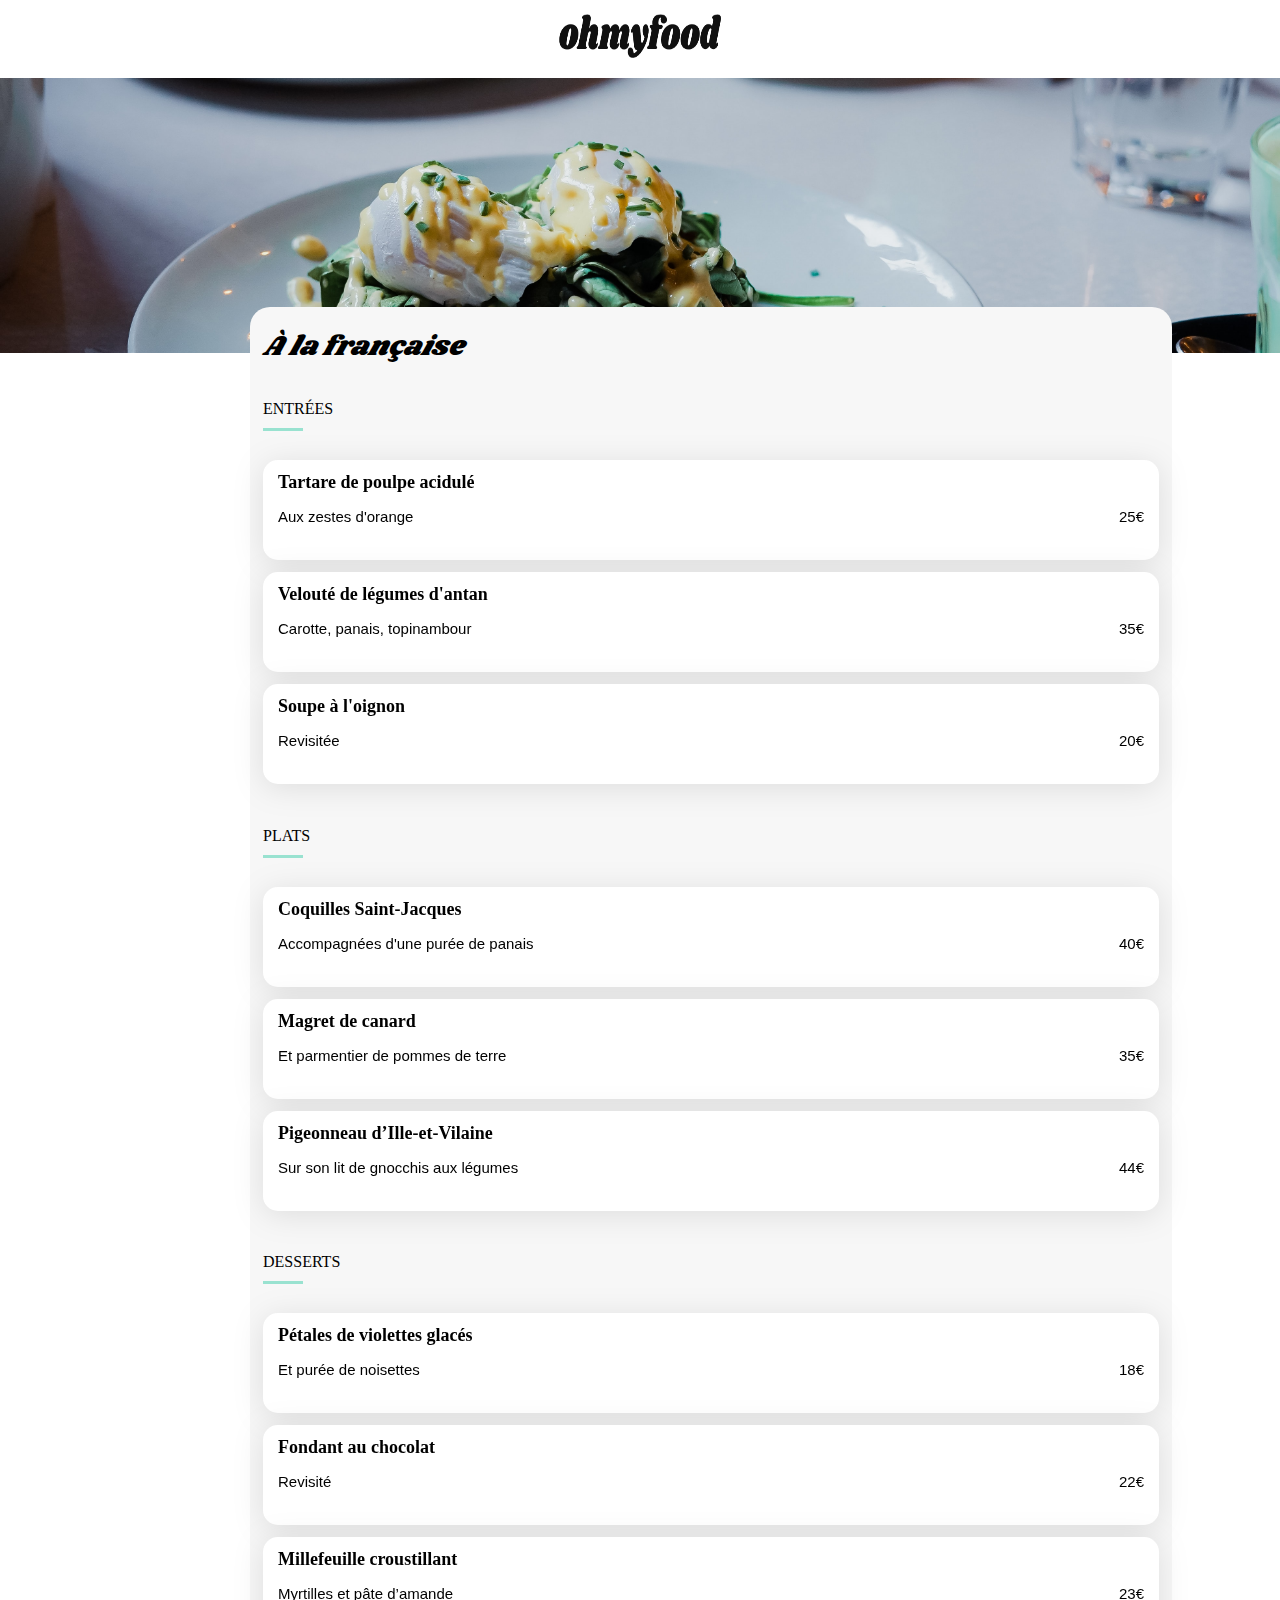
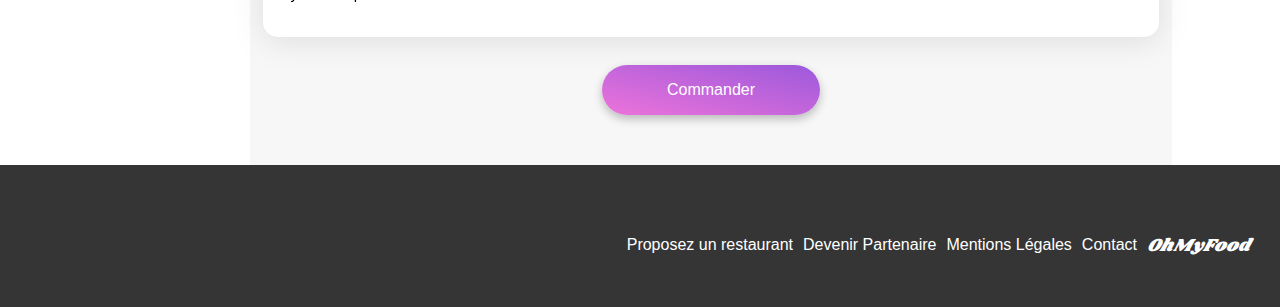
==== restaurants/A_la_française.html @ 6f9ae84d "Ajout animation css phase 1" ====
<!DOCTYPE html>
<html lang="fr">
<head>
    <meta charset="UTF-8">
    <title>OhMyFood</title>
    <meta name="viewport" content="width=device-width, initial-scale=1" />
    <link rel="stylesheet" href="https://cdnjs.cloudflare.com/ajax/libs/font-awesome/6.2.1/css/all.min.css"
    integrity="sha512-MV7K8+y+gLIBoVD59lQIYicR65iaqukzvf/nwasF0nqhPay5w/9lJmVM2hMDcnK1OnMGCdVK+iQrJ7lzPJQd1w=="
    crossorigin="anonymous" referrerpolicy="no-referrer" />
    <link href="https://fonts.googleapis.com/css2?family=Shrikhand&display=swap" rel="stylesheet">
    <link rel="stylesheet" href="/assets/normalize.css">
    <link rel="stylesheet" href="/assets/style.css">
</head>
<body>
    <header class="header-restaurant flex-row">
        <a class="header__arrow" href="/index.html"><i class="fa-solid fa-arrow-left"></i></a>
        <img  class="header__heading" src="/assets/logo/ohmyfood.png">
    </header>
    <main>
        <img class="menu__img" src="/assets/restaurants/toa-heftiba-DQKerTsQwi0-unsplash.jpg">
        <div class="menu">
        <div class="flex-row menu__name">
            <h1 class="menu__restaurant">À la française</h1>
            <i class="fa-regular fa-heart"></i>
        </div>
        <h2 class="menu__title">ENTRÉES</h2>
            <ul class="menu__list">
                <div class="menu__container flex-row">
                    <li class="menu__card">
                        <h3 class="menu__plats">Tartare de poulpe acidulé</h3>
                        <div class="flex-row menu__prix">
                        <p>Aux zestes d'orange</p>
                        <p>25<span class="euro">€</span></p>
                        </div>  
                    </li>
                    <div class="menu__transition flex-row">
                        <i class="fa-solid fa-check icons__transition"></i>
                    </div>    
                </div>
                <div class="menu__container flex-row">
                    <li class="menu__card">
                        <h3 class="menu__plats">Velouté de légumes d'antan</h3>
                        <div class="flex-row menu__prix">
                        <p>Carotte, panais, topinambour</p>
                        <p>35<span class="euro">€</span></p>
                        </div>
                    </li>
                    <div class="menu__transition flex-row">
                        <i class="fa-solid fa-check icons__transition"></i>
                    </div>    
                </div>
                <div class="menu__container flex-row">
                    <li class="menu__card">
                        <h3 class="menu__plats">Soupe à l'oignon</h3>
                        <div class="flex-row menu__prix">
                        <p>Revisitée</p>
                        <p>20<span class="euro">€</span></p>
                        </div>
                    </li>
                    <div class="menu__transition flex-row">
                    <i class="fa-solid fa-check icons__transition"></i>
                </div>    
            </div>
            </ul>
            <h2 class="menu__title">PLATS</h2>
            <ul class="menu__list">
                <div class="menu__container flex-row">
                    <li class="menu__card">
                        <h3 class="menu__plats">Coquilles Saint-Jacques</h3>
                        <div class="flex-row menu__prix">
                        <p>Accompagnées d'une purée de panais</p>
                        <p>40<span class="euro">€</span></p>
                        </div>
                    </li>
                    <div class="menu__transition flex-row">
                        <i class="fa-solid fa-check icons__transition"></i>
                    </div>    
                </div>
                <div class="menu__container flex-row">
                    <li class="menu__card">
                        <h3 class="menu__plats">Magret de canard</h3>
                        <div class="flex-row menu__prix">
                        <p>Et parmentier de pommes de terre</p>
                        <p>35<span class="euro">€</span></p>
                        </div>
                    </li>
                    <div class="menu__transition flex-row">
                        <i class="fa-solid fa-check icons__transition"></i>
                    </div>
                </div> 
                <div class="menu__container flex-row">
                    <li class="menu__card">
                        <h3 class="menu__plats">Pigeonneau d’Ille-et-Vilaine</h3>
                        <div class="flex-row menu__prix">
                        <p>Sur son lit de gnocchis aux légumes</p>
                        <p>44<span class="euro">€</span></p>
                        </div>
                    </li>
                    <div class="menu__transition flex-row">
                        <i class="fa-solid fa-check icons__transition"></i>
                    </div>
                </div> 
            </ul>   
            <h2 class="menu__title">DESSERTS</h2>
            <ul class="menu__list">
                <div class="menu__container flex-row">
                    <li class="menu__card">
                        <h3 class="menu__plats">Pétales de violettes glacés</h3>
                        <div class="flex-row menu__prix">
                        <p>Et purée de noisettes</p>
                        <p>18<span class="euro">€</span></p>
                        </div>
                    </li>
                    <div class="menu__transition flex-row">
                        <i class="fa-solid fa-check icons__transition"></i>
                    </div>
                </div>
                <div class="menu__container flex-row">
                    <li class="menu__card">
                        <h3 class="menu__plats">Fondant au chocolat</h3>
                        <div class="flex-row menu__prix">
                        <p>Revisité</p>
                        <p>22<span class="euro">€</span></p>
                        </div>
                    </li>
                    <div class="menu__transition flex-row">
                        <i class="fa-solid fa-check icons__transition"></i>
                    </div> 
                </div>

                <div class="menu__container flex-row">
                    <li class="menu__card">
                        <h3 class="menu__plats">Millefeuille croustillant</h3>
                        <div class="flex-row menu__prix">
                        <p>Myrtilles et pâte d’amande</p>
                        <p>23<span class="euro">€</span></p>
                        </div>
                    </li>
                    <div class="menu__transition flex-row">
                        <i class="fa-solid fa-check icons__transition"></i>
                    </div> 
                </div>
            </ul>
            <button class="information__button">Commander</button>
        </div>
    </main>
    <footer class="footer flex-column">
        <h3 class="footer__title">OhMyFood</h3>
        <ul class="footer__block">
            <li><span><i class="fa-sharp fa-solid fa-utensils"></i></span>Proposez un restaurant</li>
            <li><span><i class="fa-solid fa-handshake-angle"></i></span>Devenir Partenaire</li>
            <li>Mentions Légales</li>
            <li>Contact</li>
        </ul>
    </footer>
</body>
</html>
---- assets/style.css ----
*{
  font-family: 'Roboto', sans-serif;
}

:root {
  --main-color: #9356DC;
  --second-color: #FF79DA;
  --third-color: #99E2D0;

}

li {
  list-style: none;
  color:black;
  
}

a{

  text-decoration-line:none;
}


body{

  display: grid;
  
}

.flex-row {
  display: flex;
  flex-direction: row;
}

.flex-column {
  display: flex;
  flex-direction: column;
}

/****** Page Principale ***********/

/****** Menu ***********/
.header {
  text-align: center;
  
}

.header__heading {
  width: 162px;
  height: 44px;
  margin: 14px 0px 20px 0px;
  align-self: center;
}

.header__location {
  background-color: #EAEAEA;
  height: 50px;
  align-items: center;
  justify-content: center;
  margin: 0px;
  
}

.location__icons {
  padding-right: 17px;
}

/****** Partie Information ***********/

.information{
  background-color: #f7f7f7;
  align-items: center;
  padding: 40px 40px 58px 40px;
}

.information__title{
  font-family: 'Roboto', sans-serif;
  font-style: normal;
  font-weight: 700;
  font-size: 24px;
  line-height: 28px;
  text-align: center;
  

}


.information__text {

  font-family: 'Roboto', sans-serif;
  font-style: normal;
  font-weight: 300;
  font-size: 18px;
  line-height: 21px;
  text-align: center;

}

.information__button {

  background: linear-gradient(193.33deg, #9356DC -11.44%, #FF79DA 123.93%);
  border-radius: 25px;
  border: none;
  box-shadow: 0px 4px 10px rgba(0, 0, 0, 0.25);
  width: 218px;
  height: 50px;
  color:white;
  align-self: center;
  transition: all 1000ms;
}

.information__button:hover {

  filter: brightness(1.15);
  box-shadow: 0px 4px 15px rgba(0, 0, 0, 0.35);

}

/****** Partie Fonctionnement ***********/

.operation{


  padding: 0px 20px 40px 20px;
}

.operation__title {

  display: flex;
 

}
.operation__list-btn {

  display: flex;
  flex-direction: column;
  padding: 0px 20px 0px 20px;

}

.operation__button {


  background-color: #f7f7f7;
  height: 72px;
  box-shadow: 0px 4px 15px rgba(0, 0, 0, 0.15);
  border-radius: 20px;
  border: none;
  margin-bottom: 26px;
  
}
.operation__button__text {

  display: flex;
  flex-direction: row;
  justify-content: center;
  align-items: center;
  position: relative;
}
.icons {
  color: gray;
  padding: 0px 20px 0px 20px;
}

.choice {

  font-family: 'Roboto', sans-serif;
  font-style: normal;
  font-weight: 700;
  font-size: 16px;
  line-height: 19px;
  width: 212px;
}

.operation__number {
  
  position: absolute;
  left: -20px;
  background-color: #9356DC;
  border-radius: 20px;
  color: white;
  width: 24px;
  height:24px ;
  justify-content:center;
}

  /****** Partie Restaurants ***********/

.restaurants {
  background-color: #f7f7f7;
  padding-bottom: 66px;
}

.restaurants__title {

  display: flex;
  padding: 54px 0px 0px 20px;

}

.restaurants__list {

  display: flex;
  flex-direction: column;
  padding: 0px;
  margin: 0px;
  
}

.restaurants__card {
  background-color: white;
  border-radius: 15px;
  filter: drop-shadow(0px 4px 15px rgba(0, 0, 0, 0.1));
  margin: 0px 15px 20px 15px;
  position: relative;
}

.restaurants__img {
  height: 231px;
  object-fit: cover;
  width: 100%;
  border-top-left-radius: 20px;
  border-top-right-radius: 20px;
}

.restaurants__new {
  position: absolute;
  top: 0px;
  right:40px;
  background-color: #99E2D0;
  color: #008766;
  box-shadow: 0px 2px 4px rgba(0, 0, 0, 0.15);
  border-radius: 2px;
  width:80px;
  height:30px;
  font-family: 'Roboto', sans-serif;
  font-style: normal;
  font-weight: 500;
  font-size: 14px;
  line-height: 16px;
  text-align: center;
  justify-content: center;
}

.restaurants__icons {
  width:22px;
  height:21px;
  transition: all 300ms;
  
}

.restaurants__icons:hover {

  color:purple;
}


.display__restaurants {
justify-content: space-between;
align-items: center;
padding: 0px 20px 0px 20px;
}


/****** A propos ***********/   
.footer{
  background: #353535;
  color: white;
  padding-left: 25px;
}

.footer__title {

  font-family: 'Shrikhand', cursive;
  font-style: italic;
  font-weight: 400;
  font-size: 18px;
  line-height: 26px;
}

.footer__block {

padding: 0px;

}

.footer__block li { 
  color: white;

}

/****** Page Restaurants ***********/
.header-restaurant {

  justify-content: center;
  position: relative;
}

.header__arrow {
  position: absolute;
  left: 2%;
  top: 40%;
}

.menu {
  display: flex;
  flex-direction: column;
  background-color: #f7f7f7;
  margin-top: -50px;
  position: relative;
  padding: 0px 13px 0px 13px;
  border-top-right-radius:20px ;
  border-top-left-radius:20px ;
  padding-bottom:50px;
}

.menu__name {

  align-items: center;
  justify-content: space-between;
}

.menu__restaurant {

  font-family: 'Shrikhand';
  font-style: italic;
  font-weight: 400;
  font-size: 28px;
  line-height: 41px;
}

.menu__img {

  height: 231px;
  object-fit: cover;
  width: 100%;
  height: 275px;

}

.menu__title {

  font-family: 'Roboto';
  font-style: normal;
  font-weight: 300;
  font-size: 16px;
  line-height: 19px;
  padding-bottom: 10px;
  border-bottom: #99E2D0 solid 3px;
  width:40px
}

.menu__list {

  padding: 0px;

}

.menu__container {

  width: 100%;
  
  
  
}


.menu__card {
  
  
  width: 100%;
  background-color: white;
  border-radius: 15px;
  filter: drop-shadow(0px 4px 15px rgba(0, 0, 0, 0.1));
  padding: 12px 15px 12px 15px;
  margin-bottom: 12px;
  transition: all 2s;
  
}

.menu__transition {
  
  height: 100px;
  width: 0;
  background-color: #99E2D0;
  margin-bottom: 12px;
  border-top-right-radius: 15px;
  border-bottom-right-radius: 15px;
  justify-content: center;
  align-items: center;
  transition: all 2s;
  
}

.icons__transition {


  color: #99E2D0;
  border-radius: 15px;
  padding: 4px;
  background-color: white;
  opacity: 0;
}

.menu__container:hover .menu__card{

  width: 90%;
  border-top-right-radius: 0px;
  border-bottom-right-radius: 0px;
}

.menu__container:hover .menu__transition{

  width: 10%;
}

.menu__container:hover .icons__transition{

  opacity: 1;
}


.menu__check {

  
  background: #99E2D0;
  border-radius: 0px 15px 15px 0px;
}

.menu__plats {

  font-family: 'Roboto';
  font-style: normal;
  font-weight: 700;
  font-size: 18px;
  line-height: 21px;
  margin: 0px;
  
}

.menu__prix {

  justify-content: space-between;
  font-family: 'Roboto';
  font-style: normal;
  font-weight: 100;
  font-size: 15px;
  line-height: 18px;

}

@media (min-width: 1024px) {



.operation {

  padding: 0px 180px 40px 180px;

}



.operation__list-btn {

  flex-direction: row;
  align-items: center;
  justify-content: space-around;

}

.operation__button{

  width: 30%;
}

.menu {

  width:70%;
  margin-left:250px;
  margin-right:250px;

}

.restaurants__list {

  flex-direction: row;
  align-items: center;
  justify-content: space-around;
  padding: 0px 176px 80px 176px;

}

.restaurants__title {


  padding-left: 190px;

}


.restaurants__link {

  width: 100%;
}

.footer{

  display: flex;
  flex-direction: row;
  justify-content: end;
  padding: 50px 30px 30px 0px;
}

.footer__title {
  display: flex;
  
  order: 1;
}

.footer__block {
  display: flex;
  flex-direction: row;
}

.footer__block li{

  padding: 5px 10px 0px 0px;
}


}
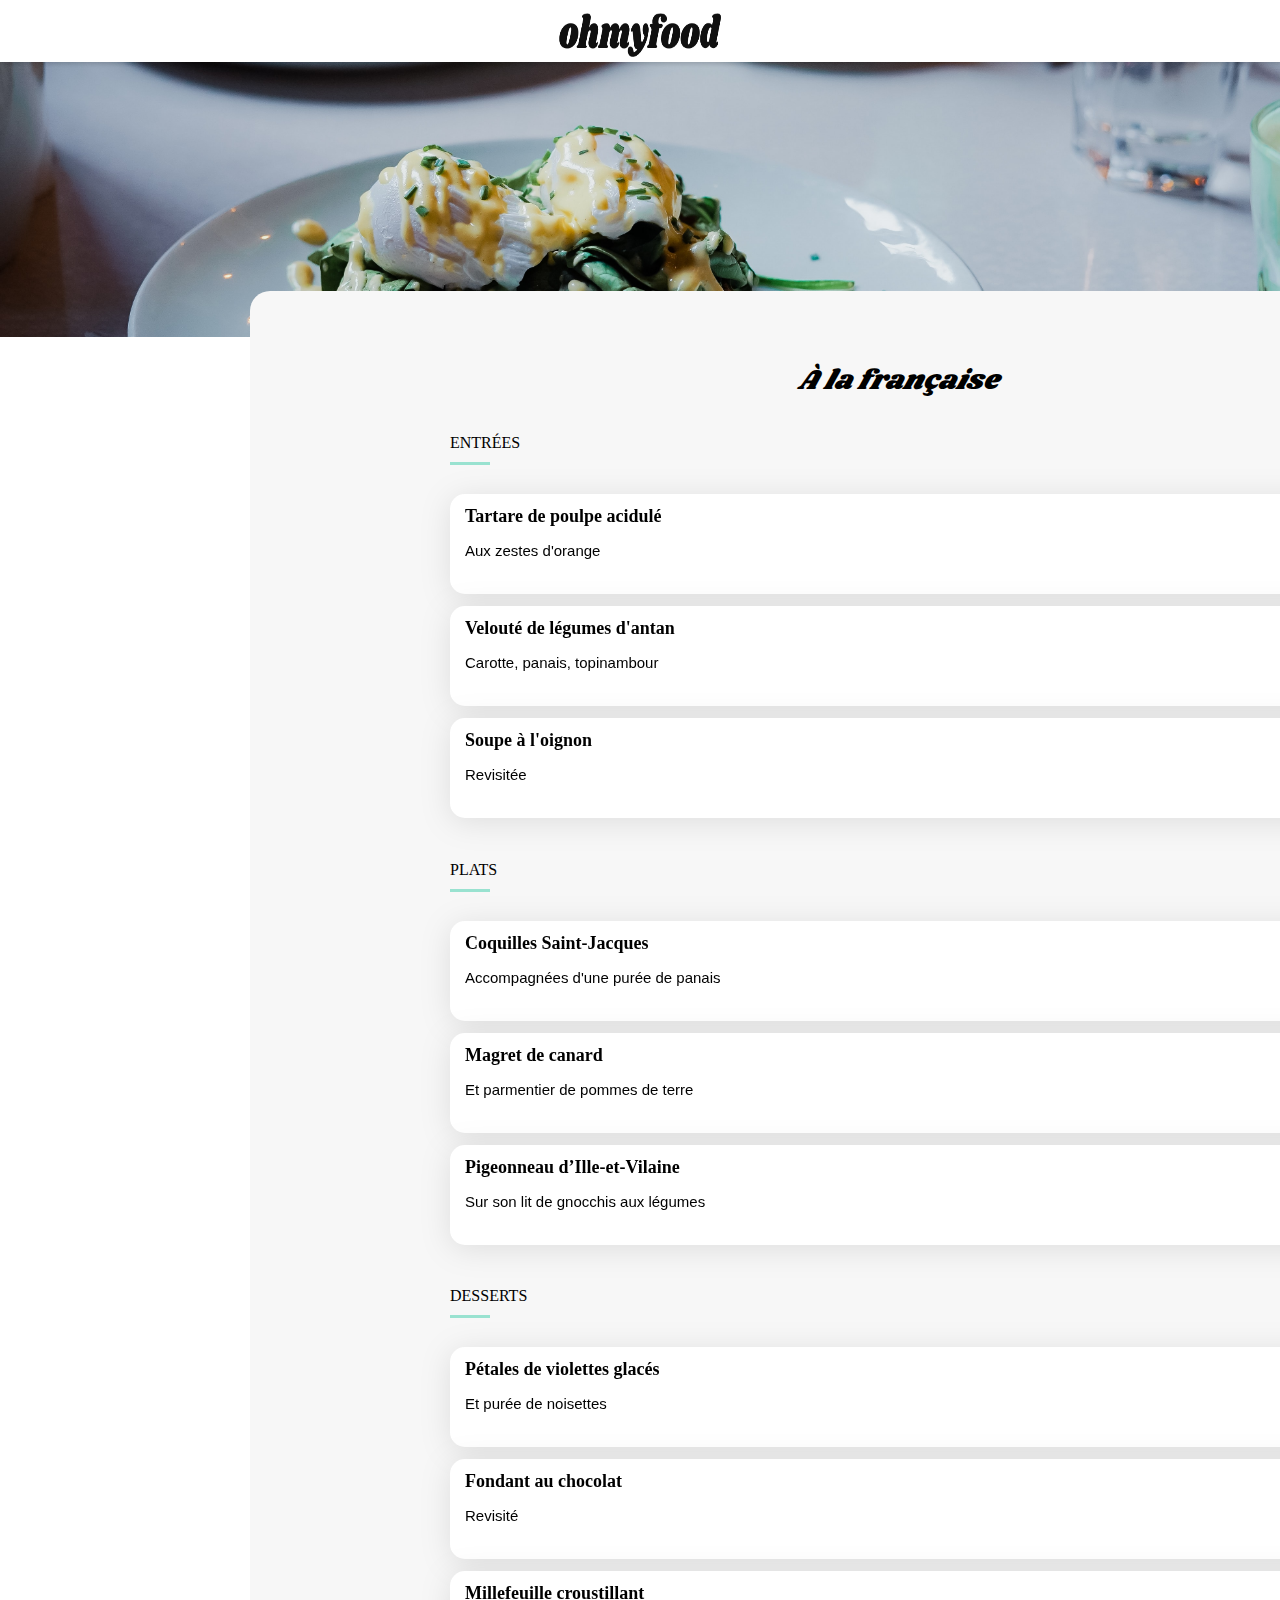
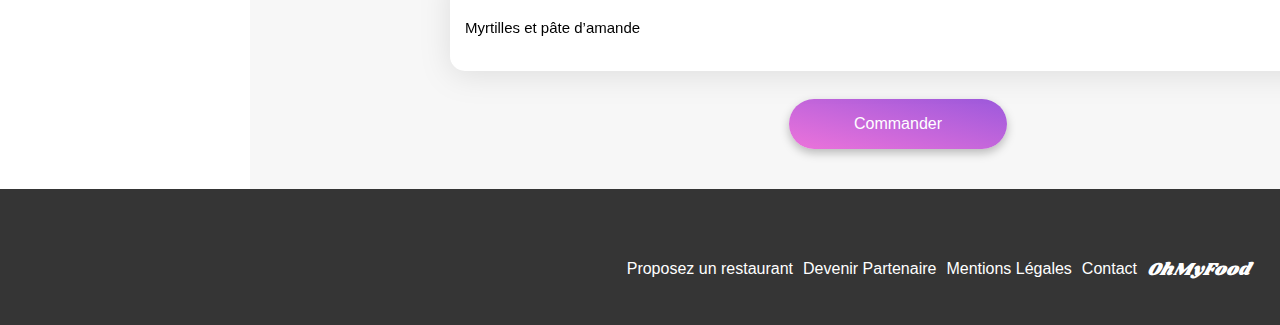
==== commit 8477526c: "ajout animation phase 2" ====
--- a/restaurants/A_la_française.html
+++ b/restaurants/A_la_française.html
@@ -14,23 +14,26 @@
 <body>
     <header class="header-restaurant flex-row">
         <a class="header__arrow" href="/index.html"><i class="fa-solid fa-arrow-left"></i></a>
-        <img  class="header__heading" src="/assets/logo/ohmyfood.png">
+        <img  class="header__heading--title" src="/assets/logo/ohmyfood.png">
     </header>
     <main>
         <img class="menu__img" src="/assets/restaurants/toa-heftiba-DQKerTsQwi0-unsplash.jpg">
         <div class="menu">
         <div class="flex-row menu__name">
             <h1 class="menu__restaurant">À la française</h1>
-            <i class="fa-regular fa-heart"></i>
+            <div class="menu__icon">
+                <i class="fa-regular fa-heart fa-2x menu__icons--empty"></i>
+                <i class="fa-solid fa-heart fa-2x menu__icons--full"></i>
+            </div>
         </div>
         <h2 class="menu__title">ENTRÉES</h2>
             <ul class="menu__list">
                 <div class="menu__container flex-row">
                     <li class="menu__card">
                         <h3 class="menu__plats">Tartare de poulpe acidulé</h3>
-                        <div class="flex-row menu__prix">
+                        <div class="flex-row menu__description">
                         <p>Aux zestes d'orange</p>
-                        <p>25<span class="euro">€</span></p>
+                        <p class="menu__price">25<span class="euro">€</span></p>
                         </div>  
                     </li>
                     <div class="menu__transition flex-row">
@@ -40,9 +43,9 @@
                 <div class="menu__container flex-row">
                     <li class="menu__card">
                         <h3 class="menu__plats">Velouté de légumes d'antan</h3>
-                        <div class="flex-row menu__prix">
+                        <div class="flex-row menu__description">
                         <p>Carotte, panais, topinambour</p>
-                        <p>35<span class="euro">€</span></p>
+                        <p class="menu__price">35<span class="euro">€</span></p>
                         </div>
                     </li>
                     <div class="menu__transition flex-row">
@@ -52,9 +55,9 @@
                 <div class="menu__container flex-row">
                     <li class="menu__card">
                         <h3 class="menu__plats">Soupe à l'oignon</h3>
-                        <div class="flex-row menu__prix">
+                        <div class="flex-row menu__description">
                         <p>Revisitée</p>
-                        <p>20<span class="euro">€</span></p>
+                        <p class="menu__price">20<span class="euro">€</span></p>
                         </div>
                     </li>
                     <div class="menu__transition flex-row">
@@ -63,13 +66,13 @@
             </div>
             </ul>
             <h2 class="menu__title">PLATS</h2>
-            <ul class="menu__list">
+            <ul class="menu__list--second">
                 <div class="menu__container flex-row">
                     <li class="menu__card">
                         <h3 class="menu__plats">Coquilles Saint-Jacques</h3>
-                        <div class="flex-row menu__prix">
+                        <div class="flex-row menu__description">
                         <p>Accompagnées d'une purée de panais</p>
-                        <p>40<span class="euro">€</span></p>
+                        <p class="menu__price">40<span class="euro">€</span></p>
                         </div>
                     </li>
                     <div class="menu__transition flex-row">
@@ -79,9 +82,9 @@
                 <div class="menu__container flex-row">
                     <li class="menu__card">
                         <h3 class="menu__plats">Magret de canard</h3>
-                        <div class="flex-row menu__prix">
+                        <div class="flex-row menu__description">
                         <p>Et parmentier de pommes de terre</p>
-                        <p>35<span class="euro">€</span></p>
+                        <p class="menu__price">35<span class="euro">€</span></p>
                         </div>
                     </li>
                     <div class="menu__transition flex-row">
@@ -91,9 +94,9 @@
                 <div class="menu__container flex-row">
                     <li class="menu__card">
                         <h3 class="menu__plats">Pigeonneau d’Ille-et-Vilaine</h3>
-                        <div class="flex-row menu__prix">
+                        <div class="flex-row menu__description">
                         <p>Sur son lit de gnocchis aux légumes</p>
-                        <p>44<span class="euro">€</span></p>
+                        <p class="menu__price">44<span class="euro">€</span></p>
                         </div>
                     </li>
                     <div class="menu__transition flex-row">
@@ -102,13 +105,13 @@
                 </div> 
             </ul>   
             <h2 class="menu__title">DESSERTS</h2>
-            <ul class="menu__list">
+            <ul class="menu__list--third">
                 <div class="menu__container flex-row">
                     <li class="menu__card">
                         <h3 class="menu__plats">Pétales de violettes glacés</h3>
-                        <div class="flex-row menu__prix">
+                        <div class="flex-row menu__description">
                         <p>Et purée de noisettes</p>
-                        <p>18<span class="euro">€</span></p>
+                        <p class="menu__price">18<span class="euro">€</span></p>
                         </div>
                     </li>
                     <div class="menu__transition flex-row">
@@ -118,9 +121,9 @@
                 <div class="menu__container flex-row">
                     <li class="menu__card">
                         <h3 class="menu__plats">Fondant au chocolat</h3>
-                        <div class="flex-row menu__prix">
+                        <div class="flex-row menu__description">
                         <p>Revisité</p>
-                        <p>22<span class="euro">€</span></p>
+                        <p class="menu__price">22<span class="euro">€</span></p>
                         </div>
                     </li>
                     <div class="menu__transition flex-row">
@@ -131,9 +134,9 @@
                 <div class="menu__container flex-row">
                     <li class="menu__card">
                         <h3 class="menu__plats">Millefeuille croustillant</h3>
-                        <div class="flex-row menu__prix">
+                        <div class="flex-row menu__description">
                         <p>Myrtilles et pâte d’amande</p>
-                        <p>23<span class="euro">€</span></p>
+                        <p class="menu__price">23<span class="euro">€</span></p>
                         </div>
                     </li>
                     <div class="menu__transition flex-row">
--- a/assets/style.css
+++ b/assets/style.css
@@ -46,10 +46,14 @@
 }
 
 .header__heading {
+  padding: 13px 0px 5px 0px;
+  background: #ffffff;
+  box-shadow: 0px 2px 4px rgba(0, 0, 0, 0.15);
+}
+
+.header__heading--title {
   width: 162px;
   height: 44px;
-  margin: 14px 0px 20px 0px;
-  align-self: center;
 }
 
 .header__location {
@@ -121,7 +125,7 @@
 .operation{
 
 
-  padding: 0px 20px 40px 20px;
+  padding: 30px 20px 40px 20px;
 }
 
 .operation__title {
@@ -242,23 +246,58 @@
   justify-content: center;
 }
 
+.restaurants--text {
+
+  margin: 0px 0px 0px 0px;
+}
+
+
+
 .restaurants__icons {
   width:22px;
   height:21px;
   transition: all 300ms;
-  
-}
-
-.restaurants__icons:hover {
-
-  color:purple;
-}
-
+  position: relative;
+}
+
+
+.restaurant__icons--empty{
+      opacity: 1;
+      color: black;
+      position: absolute;
+      bottom:25px;
+      right: 50px;
+      
+}
+
+.restaurant__icons--full{
+      opacity: 0;
+      position: absolute;
+      bottom:25px;
+      right: 50px;
+      -webkit-text-fill-color: transparent;
+      -webkit-background-clip: text;
+      transition: 1s ease all;
+     
+}
+
+
+
+
+.restaurant__icons--full:hover {
+      opacity: 1;
+      background-image: linear-gradient(#FF79DA, #9356DC);
+
+}
+.restaurant__icons--empty:hover {
+      opacity: 0;
+    }
 
 .display__restaurants {
 justify-content: space-between;
 align-items: center;
 padding: 0px 20px 0px 20px;
+height: 77px;
 }
 
 
@@ -276,6 +315,7 @@
   font-weight: 400;
   font-size: 18px;
   line-height: 26px;
+  margin-bottom: 0px;
 }
 
 .footer__block {
@@ -286,14 +326,16 @@
 
 .footer__block li { 
   color: white;
-
+  padding: 0px 0px 10px 0px;
 }
 
 /****** Page Restaurants ***********/
 .header-restaurant {
-
+  padding: 13px 0px 5px 0px;
   justify-content: center;
   position: relative;
+  background: #ffffff;
+  box-shadow: 0px 2px 4px rgba(0, 0, 0, 0.15);
 }
 
 .header__arrow {
@@ -352,17 +394,82 @@
 
 .menu__list {
 
+  
   padding: 0px;
-
-}
+  animation: plats 3000ms 1000ms both;
+  
+}
+
+.menu__list--second {
+
+  
+  padding: 0px;
+  animation: plats 3000ms 2000ms both;
+  
+}
+
+.menu__list--third {
+
+  
+  padding: 0px;
+  animation: plats 3000ms 3000ms both;
+  
+}
+
+@keyframes plats {
+	0% {
+		opacity: 0;
+	}
+
+
+	100% {
+		opacity: 1;
+	}
+}
+
+
 
 .menu__container {
 
   width: 100%;
-  
-  
-  
-}
+}
+
+.menu__icons {
+  width:22px;
+  height:21px;
+  transition: all 300ms;
+  position: relative;
+}
+
+
+.menu__icons--empty{
+      opacity: 1;
+      color: black;
+      position: absolute;
+      top: 25px;
+      right: 50px;
+}
+
+.menu__icons--full{
+      opacity: 0;
+      transition: 1s ease all;
+      position: absolute;
+      top: 25px;
+      right: 50px;
+      -webkit-text-fill-color: transparent;
+      -webkit-background-clip: text; 
+}
+
+.menu__icons--full:hover {
+      opacity: 1;
+      background-image: linear-gradient(#FF79DA, #9356DC);
+}
+
+.menu__icons--empty:hover {
+      opacity: 0;
+  
+    }
+
 
 
 .menu__card {
@@ -374,7 +481,7 @@
   filter: drop-shadow(0px 4px 15px rgba(0, 0, 0, 0.1));
   padding: 12px 15px 12px 15px;
   margin-bottom: 12px;
-  transition: all 2s;
+  
   
 }
 
@@ -388,7 +495,9 @@
   border-bottom-right-radius: 15px;
   justify-content: center;
   align-items: center;
+  transform-origin: right;
   transition: all 2s;
+  
   
 }
 
@@ -438,16 +547,22 @@
   
 }
 
-.menu__prix {
+.menu__description {
 
   justify-content: space-between;
   font-family: 'Roboto';
   font-style: normal;
-  font-weight: 100;
+  font-weight: 300;
   font-size: 15px;
   line-height: 18px;
 
 }
+
+.menu__price {
+
+  font-weight: 700;
+}
+
 
 @media (min-width: 1024px) {
 
@@ -479,7 +594,24 @@
   width:70%;
   margin-left:250px;
   margin-right:250px;
-
+  padding: 50px 200px 40px 200px;
+}
+
+.menu__name {
+
+  justify-content: center;
+}
+
+.menu__icons--empty{
+
+  top: 70px;
+  right: 280px;
+}
+
+.menu__icons--full{
+
+  top: 70px;
+  right: 280px;
 }
 
 .restaurants__list {
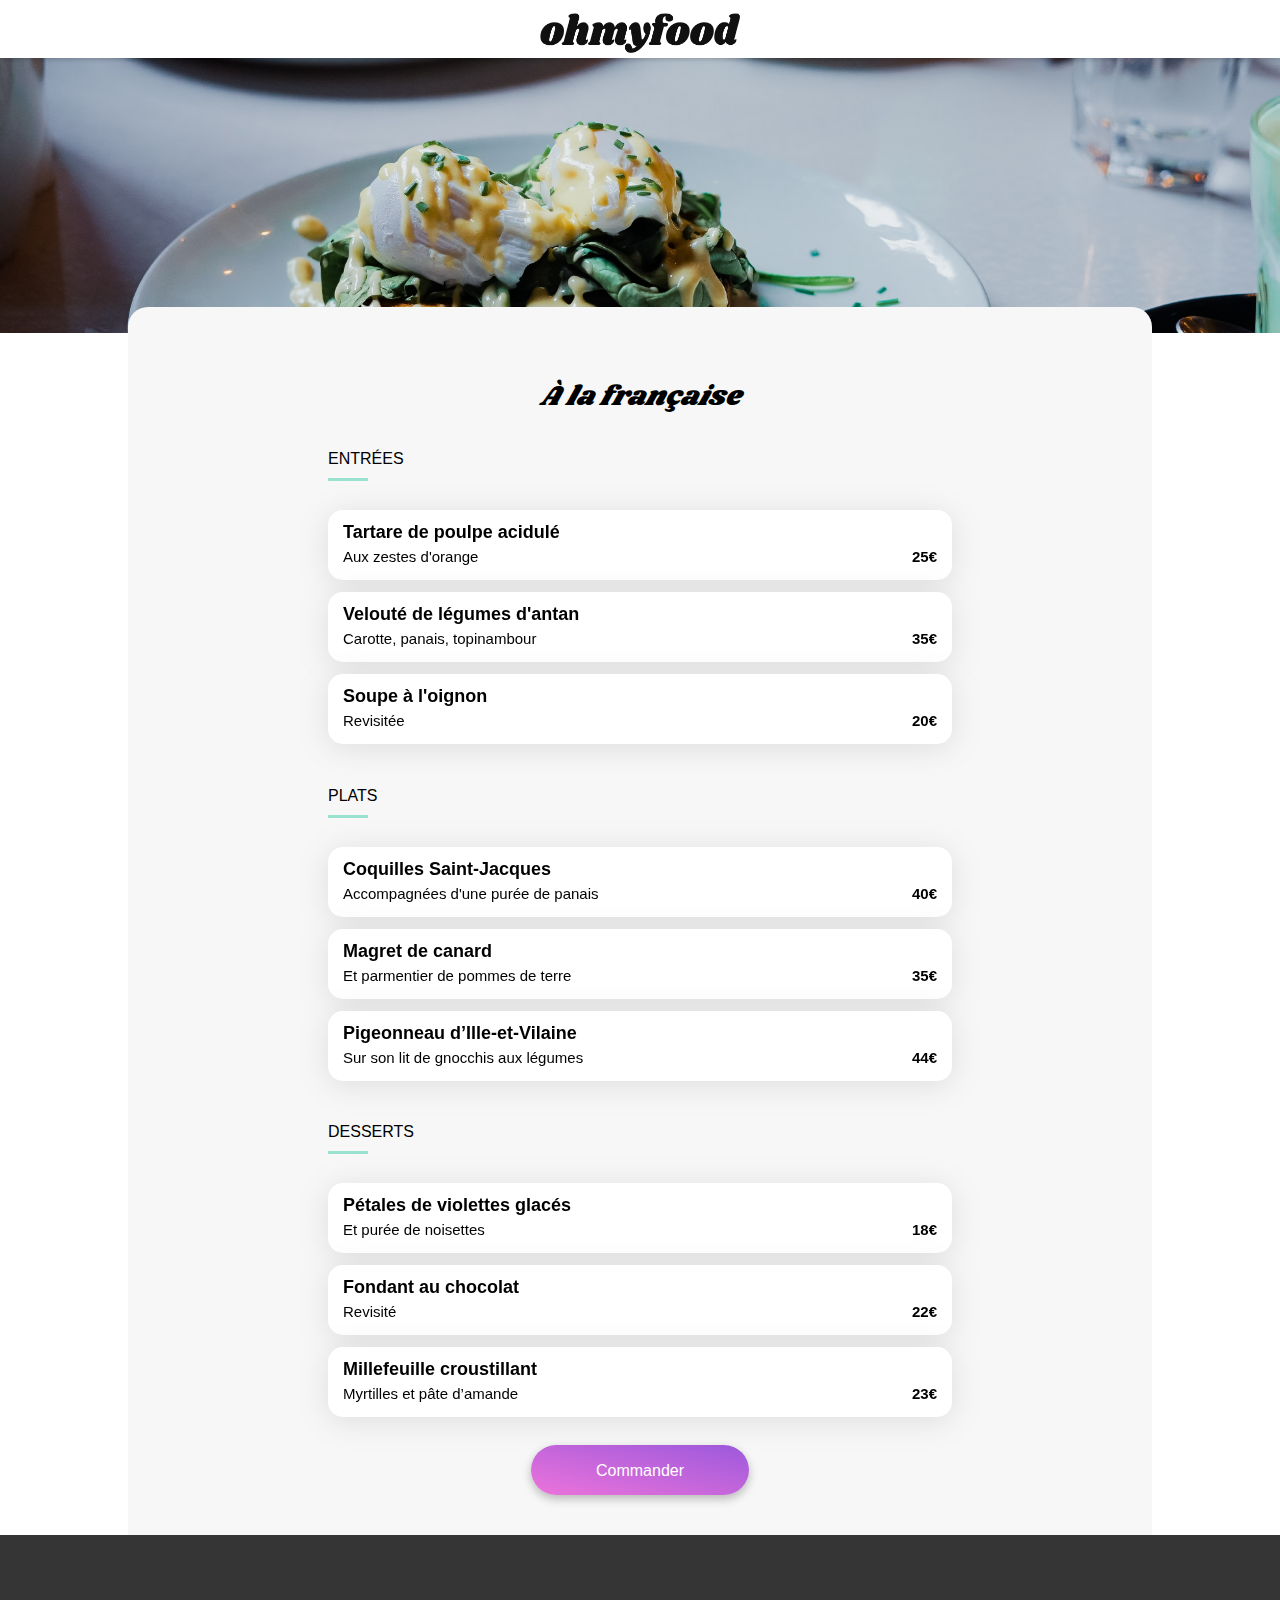
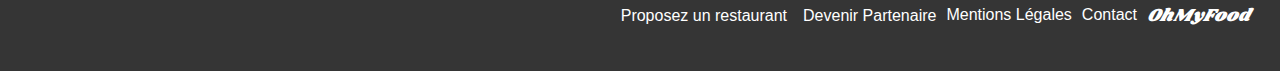
==== commit 1bd82d45: "site finalisé" ====
--- a/restaurants/A_la_française.html
+++ b/restaurants/A_la_française.html
@@ -28,121 +28,120 @@
         </div>
         <h2 class="menu__title">ENTRÉES</h2>
             <ul class="menu__list">
-                <div class="menu__container flex-row">
-                    <li class="menu__card">
+                <li class="menu__container flex-row">
+                    <div class="menu__card">
                         <h3 class="menu__plats">Tartare de poulpe acidulé</h3>
                         <div class="flex-row menu__description">
-                        <p>Aux zestes d'orange</p>
-                        <p class="menu__price">25<span class="euro">€</span></p>
+                        <p class="menu--detail">Aux zestes d'orange</p>
+                        <p class="menu--price">25<span class="euro">€</span></p>
                         </div>  
-                    </li>
+                    </div>
                     <div class="menu__transition flex-row">
                         <i class="fa-solid fa-check icons__transition"></i>
                     </div>    
-                </div>
-                <div class="menu__container flex-row">
-                    <li class="menu__card">
+                </li>
+                <li class="menu__container flex-row">
+                    <div class="menu__card">
                         <h3 class="menu__plats">Velouté de légumes d'antan</h3>
                         <div class="flex-row menu__description">
-                        <p>Carotte, panais, topinambour</p>
-                        <p class="menu__price">35<span class="euro">€</span></p>
+                        <p class="menu--detail">Carotte, panais, topinambour</p>
+                        <p class="menu--price">35<span class="euro">€</span></p>
                         </div>
-                    </li>
+                    </div>
                     <div class="menu__transition flex-row">
                         <i class="fa-solid fa-check icons__transition"></i>
                     </div>    
-                </div>
-                <div class="menu__container flex-row">
-                    <li class="menu__card">
+                </li>
+                <li class="menu__container flex-row">
+                    <div class="menu__card">
                         <h3 class="menu__plats">Soupe à l'oignon</h3>
                         <div class="flex-row menu__description">
-                        <p>Revisitée</p>
-                        <p class="menu__price">20<span class="euro">€</span></p>
+                        <p class="menu--detail">Revisitée</p>
+                        <p class="menu--price">20<span class="euro">€</span></p>
                         </div>
-                    </li>
+                    </div>
                     <div class="menu__transition flex-row">
                     <i class="fa-solid fa-check icons__transition"></i>
                 </div>    
-            </div>
+            </li>
             </ul>
             <h2 class="menu__title">PLATS</h2>
             <ul class="menu__list--second">
-                <div class="menu__container flex-row">
-                    <li class="menu__card">
+                <li class="menu__container flex-row">
+                    <div class="menu__card">
                         <h3 class="menu__plats">Coquilles Saint-Jacques</h3>
                         <div class="flex-row menu__description">
-                        <p>Accompagnées d'une purée de panais</p>
-                        <p class="menu__price">40<span class="euro">€</span></p>
+                        <p class="menu--detail">Accompagnées d'une purée de panais</p>
+                        <p class="menu--price">40<span class="euro">€</span></p>
                         </div>
-                    </li>
+                    </div>
                     <div class="menu__transition flex-row">
                         <i class="fa-solid fa-check icons__transition"></i>
                     </div>    
-                </div>
-                <div class="menu__container flex-row">
-                    <li class="menu__card">
+                </li>
+                <li class="menu__container flex-row">
+                    <div class="menu__card">
                         <h3 class="menu__plats">Magret de canard</h3>
                         <div class="flex-row menu__description">
-                        <p>Et parmentier de pommes de terre</p>
-                        <p class="menu__price">35<span class="euro">€</span></p>
+                        <p class="menu--detail">Et parmentier de pommes de terre</p>
+                        <p class="menu--price">35<span class="euro">€</span></p>
                         </div>
-                    </li>
+                    </div>
                     <div class="menu__transition flex-row">
                         <i class="fa-solid fa-check icons__transition"></i>
                     </div>
-                </div> 
-                <div class="menu__container flex-row">
-                    <li class="menu__card">
+                </li> 
+                <li class="menu__container flex-row">
+                    <div class="menu__card">
                         <h3 class="menu__plats">Pigeonneau d’Ille-et-Vilaine</h3>
                         <div class="flex-row menu__description">
-                        <p>Sur son lit de gnocchis aux légumes</p>
-                        <p class="menu__price">44<span class="euro">€</span></p>
+                        <p class="menu--detail">Sur son lit de gnocchis aux légumes</p>
+                        <p class="menu--price">44<span class="euro">€</span></p>
                         </div>
-                    </li>
+                    </div>
                     <div class="menu__transition flex-row">
                         <i class="fa-solid fa-check icons__transition"></i>
                     </div>
-                </div> 
+                </li> 
             </ul>   
             <h2 class="menu__title">DESSERTS</h2>
             <ul class="menu__list--third">
-                <div class="menu__container flex-row">
-                    <li class="menu__card">
+                <li class="menu__container flex-row">
+                    <div class="menu__card">
                         <h3 class="menu__plats">Pétales de violettes glacés</h3>
                         <div class="flex-row menu__description">
-                        <p>Et purée de noisettes</p>
-                        <p class="menu__price">18<span class="euro">€</span></p>
+                        <p class="menu--detail">Et purée de noisettes</p>
+                        <p class="menu--price">18<span class="euro">€</span></p>
                         </div>
-                    </li>
+                    </div>
                     <div class="menu__transition flex-row">
                         <i class="fa-solid fa-check icons__transition"></i>
                     </div>
-                </div>
-                <div class="menu__container flex-row">
-                    <li class="menu__card">
+                </li>
+                <li class="menu__container flex-row">
+                    <div class="menu__card">
                         <h3 class="menu__plats">Fondant au chocolat</h3>
                         <div class="flex-row menu__description">
-                        <p>Revisité</p>
-                        <p class="menu__price">22<span class="euro">€</span></p>
+                        <p class="menu--detail">Revisité</p>
+                        <p class="menu--price">22<span class="euro">€</span></p>
                         </div>
-                    </li>
+                    </div>
                     <div class="menu__transition flex-row">
                         <i class="fa-solid fa-check icons__transition"></i>
                     </div> 
-                </div>
-
-                <div class="menu__container flex-row">
-                    <li class="menu__card">
+                </li>
+                <li class="menu__container flex-row">
+                    <div class="menu__card">
                         <h3 class="menu__plats">Millefeuille croustillant</h3>
                         <div class="flex-row menu__description">
-                        <p>Myrtilles et pâte d’amande</p>
-                        <p class="menu__price">23<span class="euro">€</span></p>
+                        <p class="menu--detail">Myrtilles et pâte d’amande</p>
+                        <p class="menu--price">23<span class="euro">€</span></p>
                         </div>
-                    </li>
+                    </div>
                     <div class="menu__transition flex-row">
                         <i class="fa-solid fa-check icons__transition"></i>
                     </div> 
-                </div>
+                </li>
             </ul>
             <button class="information__button">Commander</button>
         </div>
@@ -150,8 +149,8 @@
     <footer class="footer flex-column">
         <h3 class="footer__title">OhMyFood</h3>
         <ul class="footer__block">
-            <li><span><i class="fa-sharp fa-solid fa-utensils"></i></span>Proposez un restaurant</li>
-            <li><span><i class="fa-solid fa-handshake-angle"></i></span>Devenir Partenaire</li>
+            <li class="footer--text"><span><i class="fa-sharp fa-solid fa-utensils footer__icons"></i></span>Proposez un restaurant</li>
+            <li class="footer--text"><span><i class="fa-solid fa-handshake-angle footer__icons--second"></i></span>Devenir Partenaire</li>
             <li>Mentions Légales</li>
             <li>Contact</li>
         </ul>
--- a/assets/style.css
+++ b/assets/style.css
@@ -1,5 +1,6 @@
 *{
   font-family: 'Roboto', sans-serif;
+  box-sizing: border-box;
 }
 
 :root {
@@ -38,6 +39,81 @@
 }
 
 /****** Page Principale ***********/
+
+.container {
+
+  
+}
+
+.load-container {
+  width: 100%;
+  height: 100%;
+  background: white;
+  opacity: 1;
+  z-index:1;
+  position: fixed;
+  display: flex;
+  align-items: center;
+	justify-content: center;
+  animation: loader 4s;
+  animation-delay: 1s ;
+  animation-fill-mode: forwards;
+  }
+
+  @keyframes loader{
+    0% {
+        opacity: 1;
+        z-index: 1;
+        
+        
+    }
+    100% {
+        opacity:0;
+        z-index:0;
+    }
+  }
+
+  .load--icons {
+
+    animation: icons 3s linear infinite;
+    animation-direction: normal;
+    margin-right: 20px;
+}
+
+.load--icons--second {
+
+  animation: icons 3s linear infinite;
+  animation-delay: 300ms;
+  animation-direction: normal;
+  margin-right: 20px;
+}
+
+.load--icons--third {
+
+  animation: icons 3s linear infinite;
+  animation-delay: 600ms;
+  animation-direction: normal;
+  margin-right: 20px;
+}
+
+@keyframes icons {
+
+    25% {
+      transform: translateY(100%);
+    }
+
+    75% {
+      transform: translateY(-100%);
+    }
+    
+}
+
+
+
+
+
+
+
 
 /****** Menu ***********/
 .header {
@@ -111,6 +187,11 @@
   color:white;
   align-self: center;
   transition: all 1000ms;
+  font-family: 'Roboto',sans-serif;
+  font-style: normal;
+  font-weight: 500;
+  font-size: 16px;
+  line-height: 19px;
 }
 
 .information__button:hover {
@@ -329,6 +410,25 @@
   padding: 0px 0px 10px 0px;
 }
 
+.footer__icons {
+
+  margin-right:12px; 
+}
+
+.footer__icons--second {
+
+  margin-right:6px; 
+}
+
+.footer--text {
+
+  font-family: 'Roboto', sans-serif;
+  font-style: normal;
+  font-weight: 500;
+  font-size: 16px;
+  line-height: 19px;
+}
+
 /****** Page Restaurants ***********/
 .header-restaurant {
   padding: 13px 0px 5px 0px;
@@ -382,7 +482,7 @@
 
 .menu__title {
 
-  font-family: 'Roboto';
+  font-family: 'Roboto',sans-serif;
   font-style: normal;
   font-weight: 300;
   font-size: 16px;
@@ -432,6 +532,8 @@
 .menu__container {
 
   width: 100%;
+  height: 70px;
+  margin-bottom: 12px;
 }
 
 .menu__icons {
@@ -480,14 +582,13 @@
   border-radius: 15px;
   filter: drop-shadow(0px 4px 15px rgba(0, 0, 0, 0.1));
   padding: 12px 15px 12px 15px;
-  margin-bottom: 12px;
-  
+  transition: all 2s;
   
 }
 
 .menu__transition {
   
-  height: 100px;
+  height: 70px;
   width: 0;
   background-color: #99E2D0;
   margin-bottom: 12px;
@@ -538,7 +639,7 @@
 
 .menu__plats {
 
-  font-family: 'Roboto';
+  font-family: 'Roboto',sans-serif;
   font-style: normal;
   font-weight: 700;
   font-size: 18px;
@@ -550,22 +651,36 @@
 .menu__description {
 
   justify-content: space-between;
-  font-family: 'Roboto';
+  font-family: 'Roboto',sans-serif;
   font-style: normal;
   font-weight: 300;
   font-size: 15px;
   line-height: 18px;
-
-}
-
-.menu__price {
+  padding-top: 5px;
+
+}
+
+.menu--detail {
+
+  margin: 0px;
+}
+
+.menu--price {
 
   font-weight: 700;
+  margin: 0px;
 }
 
 
 @media (min-width: 1024px) {
 
+
+
+
+.header__heading--title {
+    width: 200px;
+    height: 40px;
+  }
 
 
 .operation {
@@ -591,9 +706,10 @@
 
 .menu {
 
-  width:70%;
-  margin-left:250px;
-  margin-right:250px;
+  width:100%;
+  max-width: 1024px;
+  margin:0 auto -30px auto;
+  top: -30px;
   padding: 50px 200px 40px 200px;
 }
 
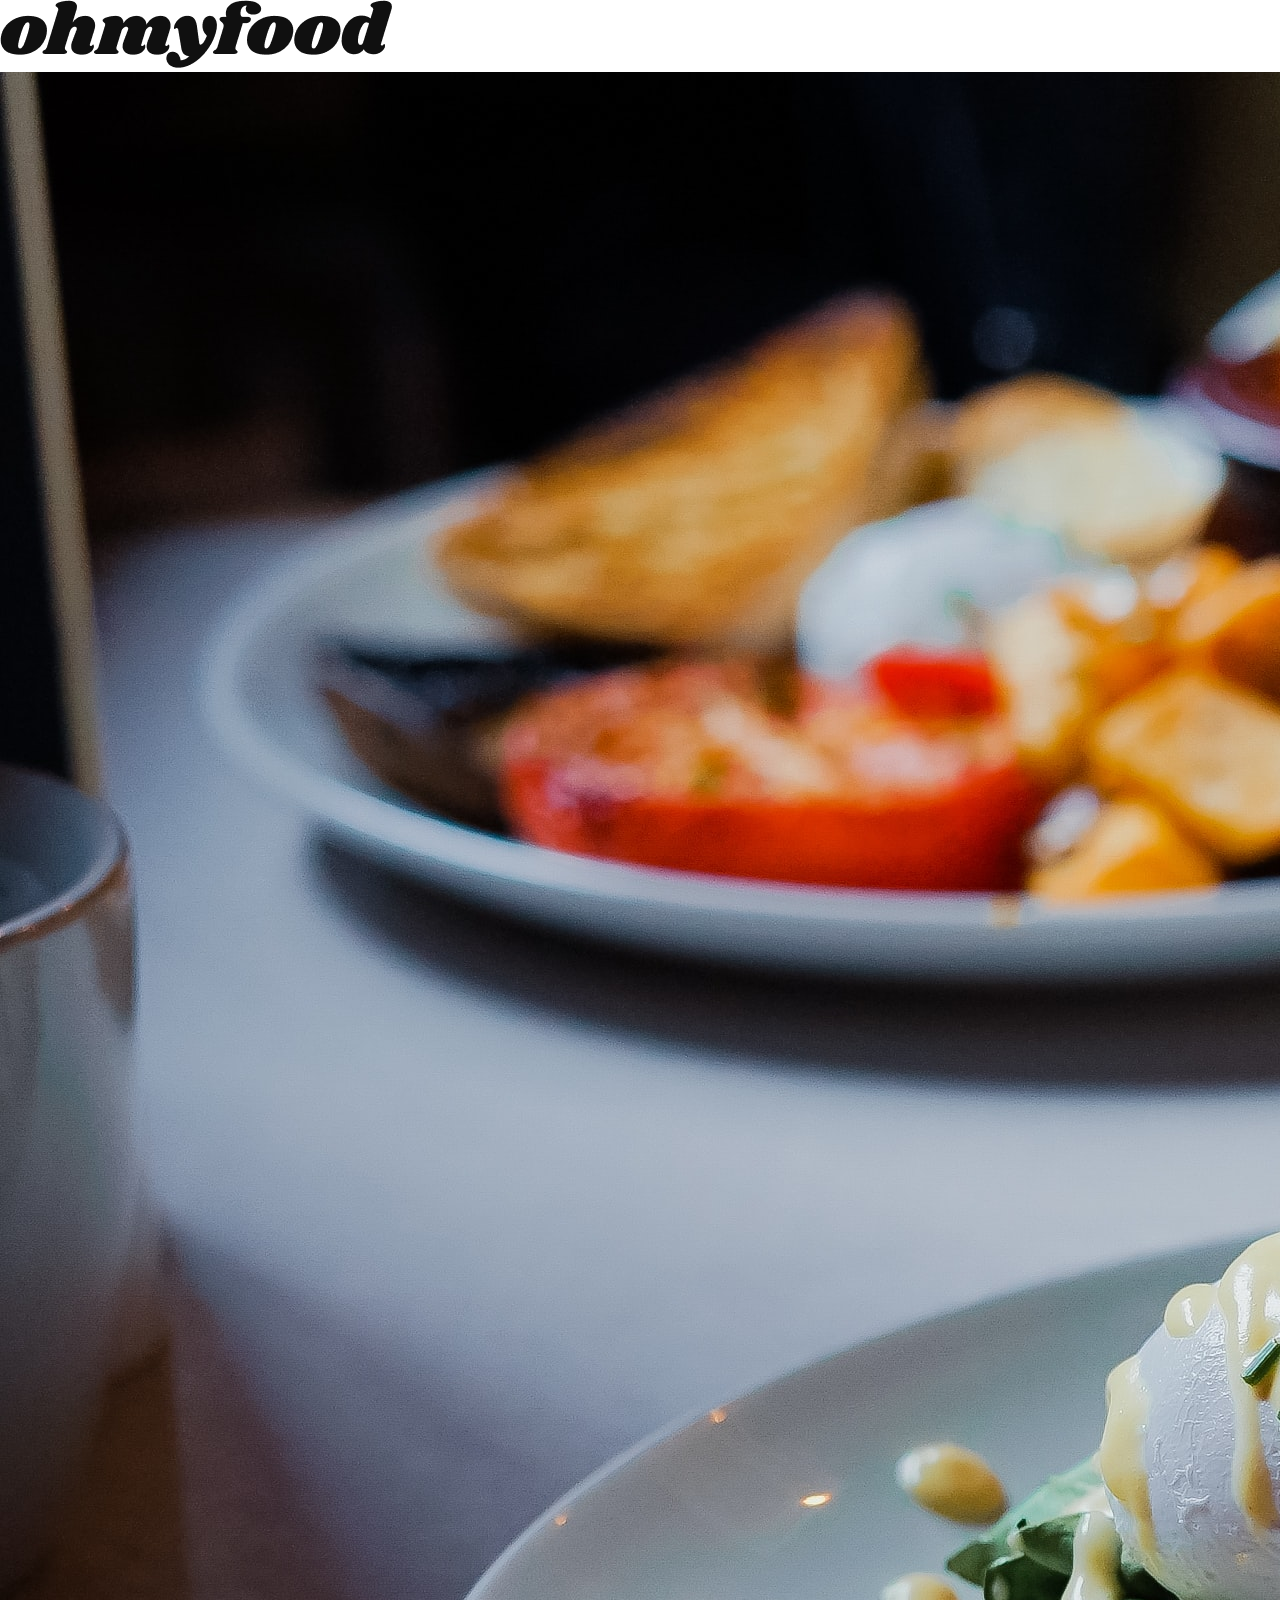
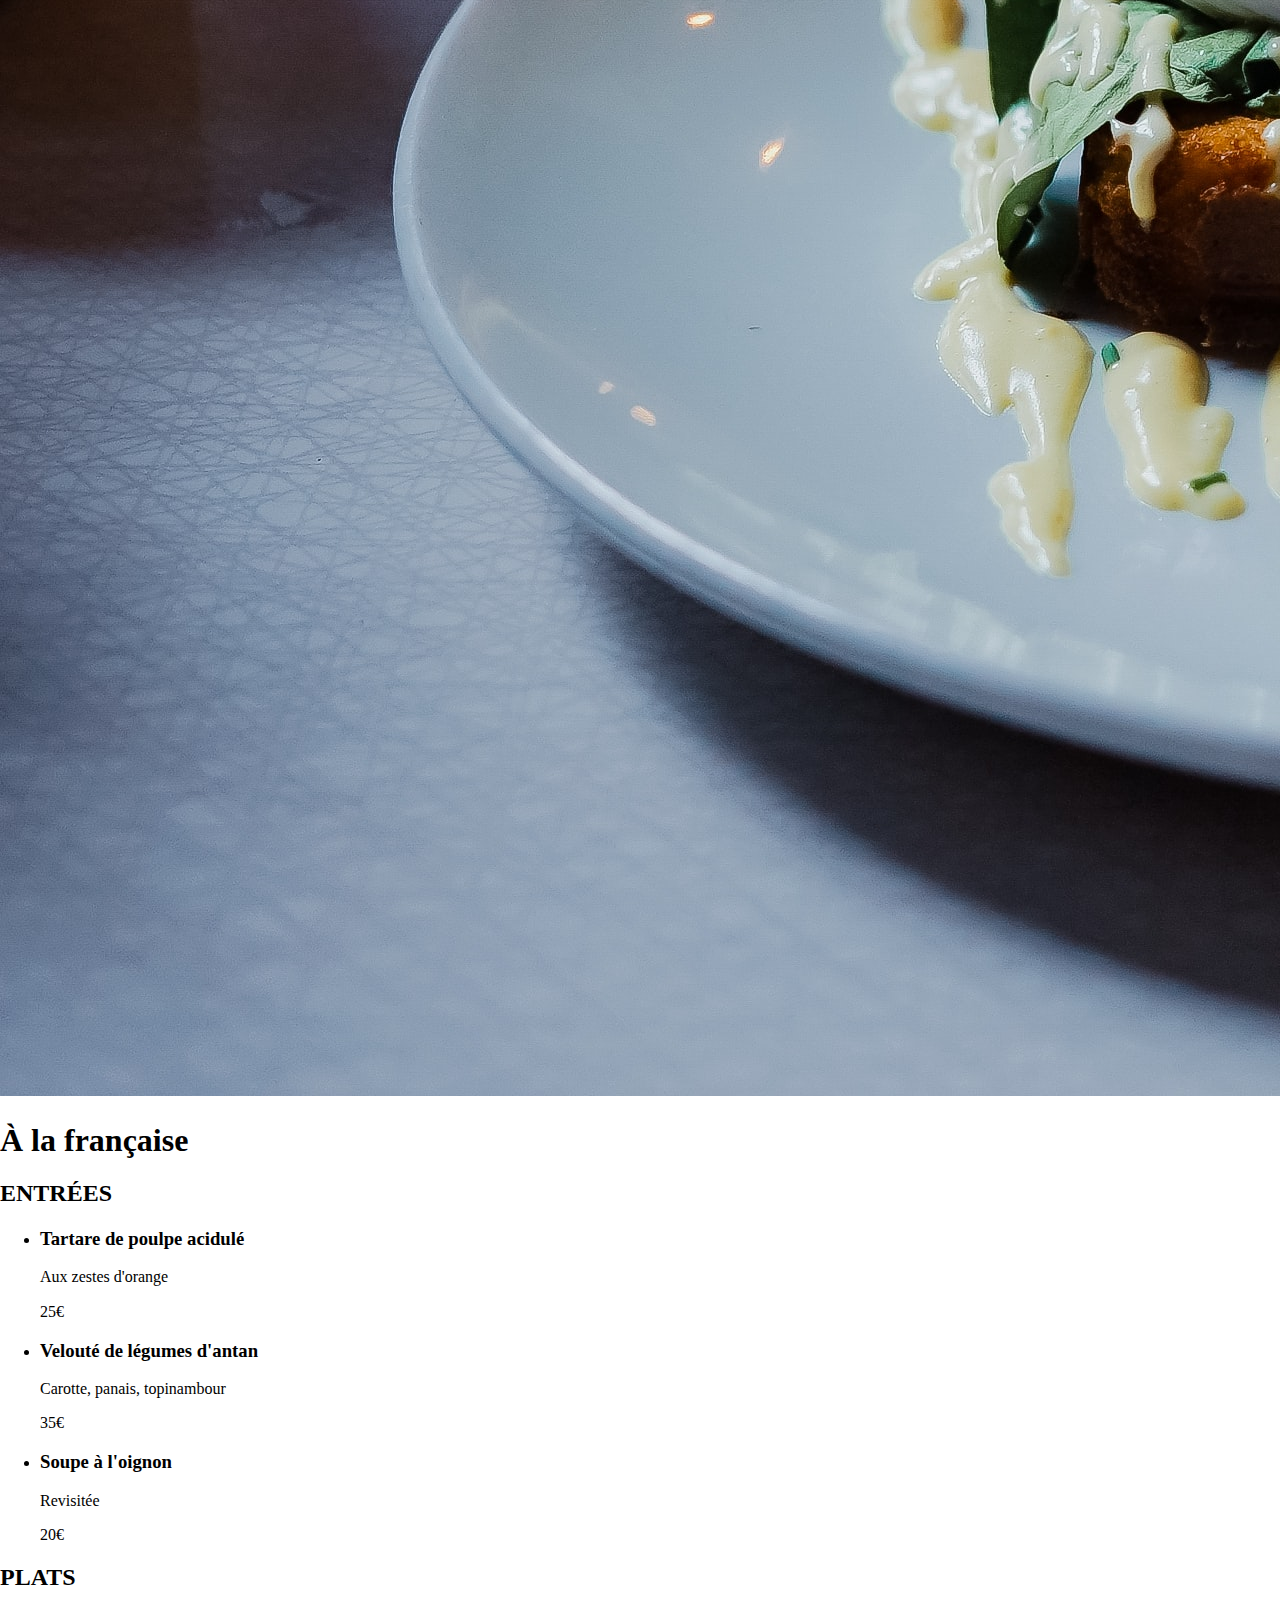
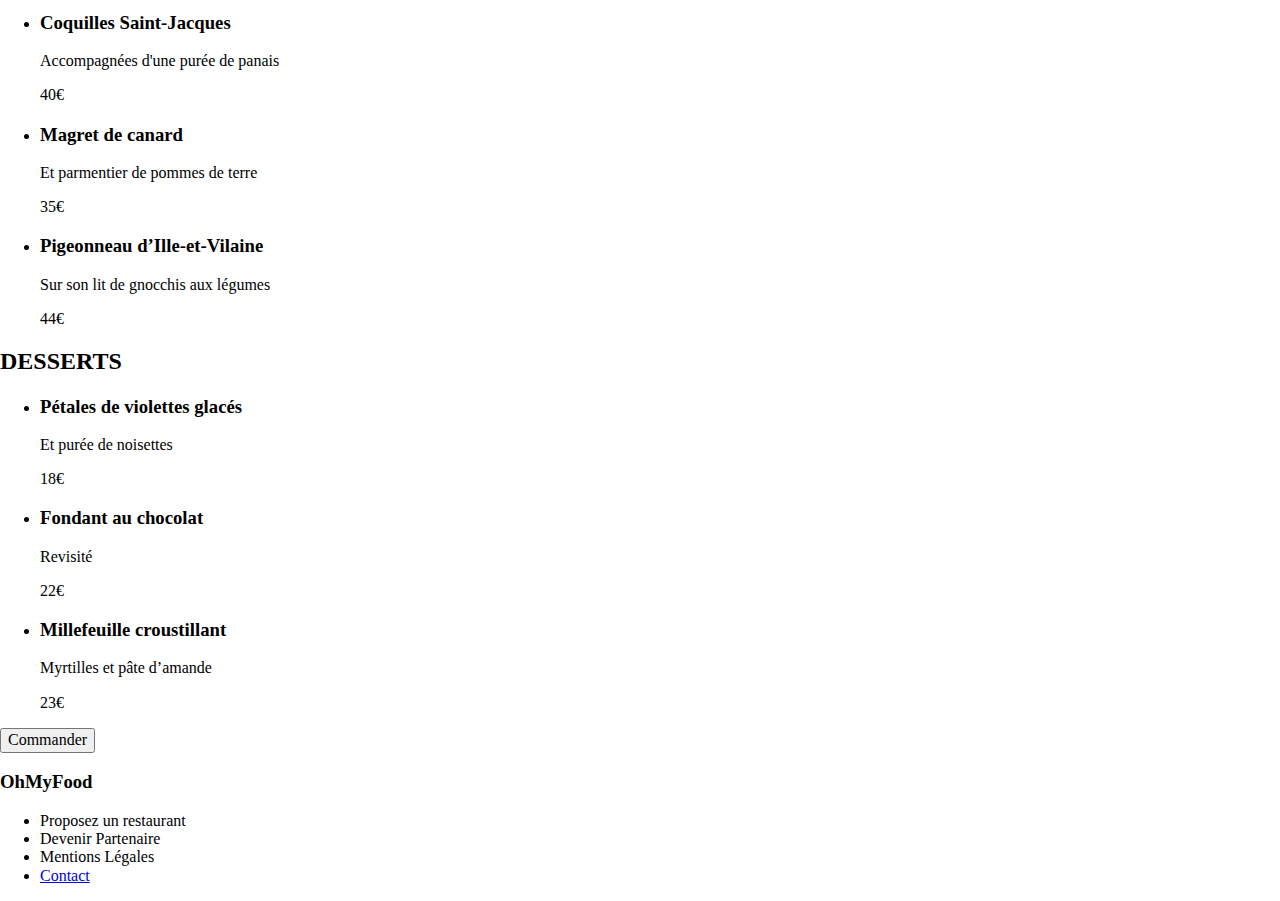
==== commit 934522eb: "correction site et validation w3c" ====
--- a/restaurants/A_la_française.html
+++ b/restaurants/A_la_française.html
@@ -9,15 +9,15 @@
     crossorigin="anonymous" referrerpolicy="no-referrer" />
     <link href="https://fonts.googleapis.com/css2?family=Shrikhand&display=swap" rel="stylesheet">
     <link rel="stylesheet" href="/assets/normalize.css">
-    <link rel="stylesheet" href="/assets/style.css">
+    <link rel="stylesheet" href="/sass/style.css">
 </head>
 <body>
     <header class="header-restaurant flex-row">
         <a class="header__arrow" href="/index.html"><i class="fa-solid fa-arrow-left"></i></a>
-        <img  class="header__heading--title" src="/assets/logo/ohmyfood.png">
+        <img  class="header__heading--title" src="/assets/logo/ohmyfood.png"  alt="Logo OhMyFood" >
     </header>
     <main>
-        <img class="menu__img" src="/assets/restaurants/toa-heftiba-DQKerTsQwi0-unsplash.jpg">
+        <img class="menu__img" src="/assets/restaurants/toa-heftiba-DQKerTsQwi0-unsplash.jpg" alt="Image du Restaurant A la française">
         <div class="menu">
         <div class="flex-row menu__name">
             <h1 class="menu__restaurant">À la française</h1>
@@ -152,7 +152,7 @@
             <li class="footer--text"><span><i class="fa-sharp fa-solid fa-utensils footer__icons"></i></span>Proposez un restaurant</li>
             <li class="footer--text"><span><i class="fa-solid fa-handshake-angle footer__icons--second"></i></span>Devenir Partenaire</li>
             <li>Mentions Légales</li>
-            <li>Contact</li>
+            <li><a href="#@">Contact</a></li>
         </ul>
     </footer>
 </body>
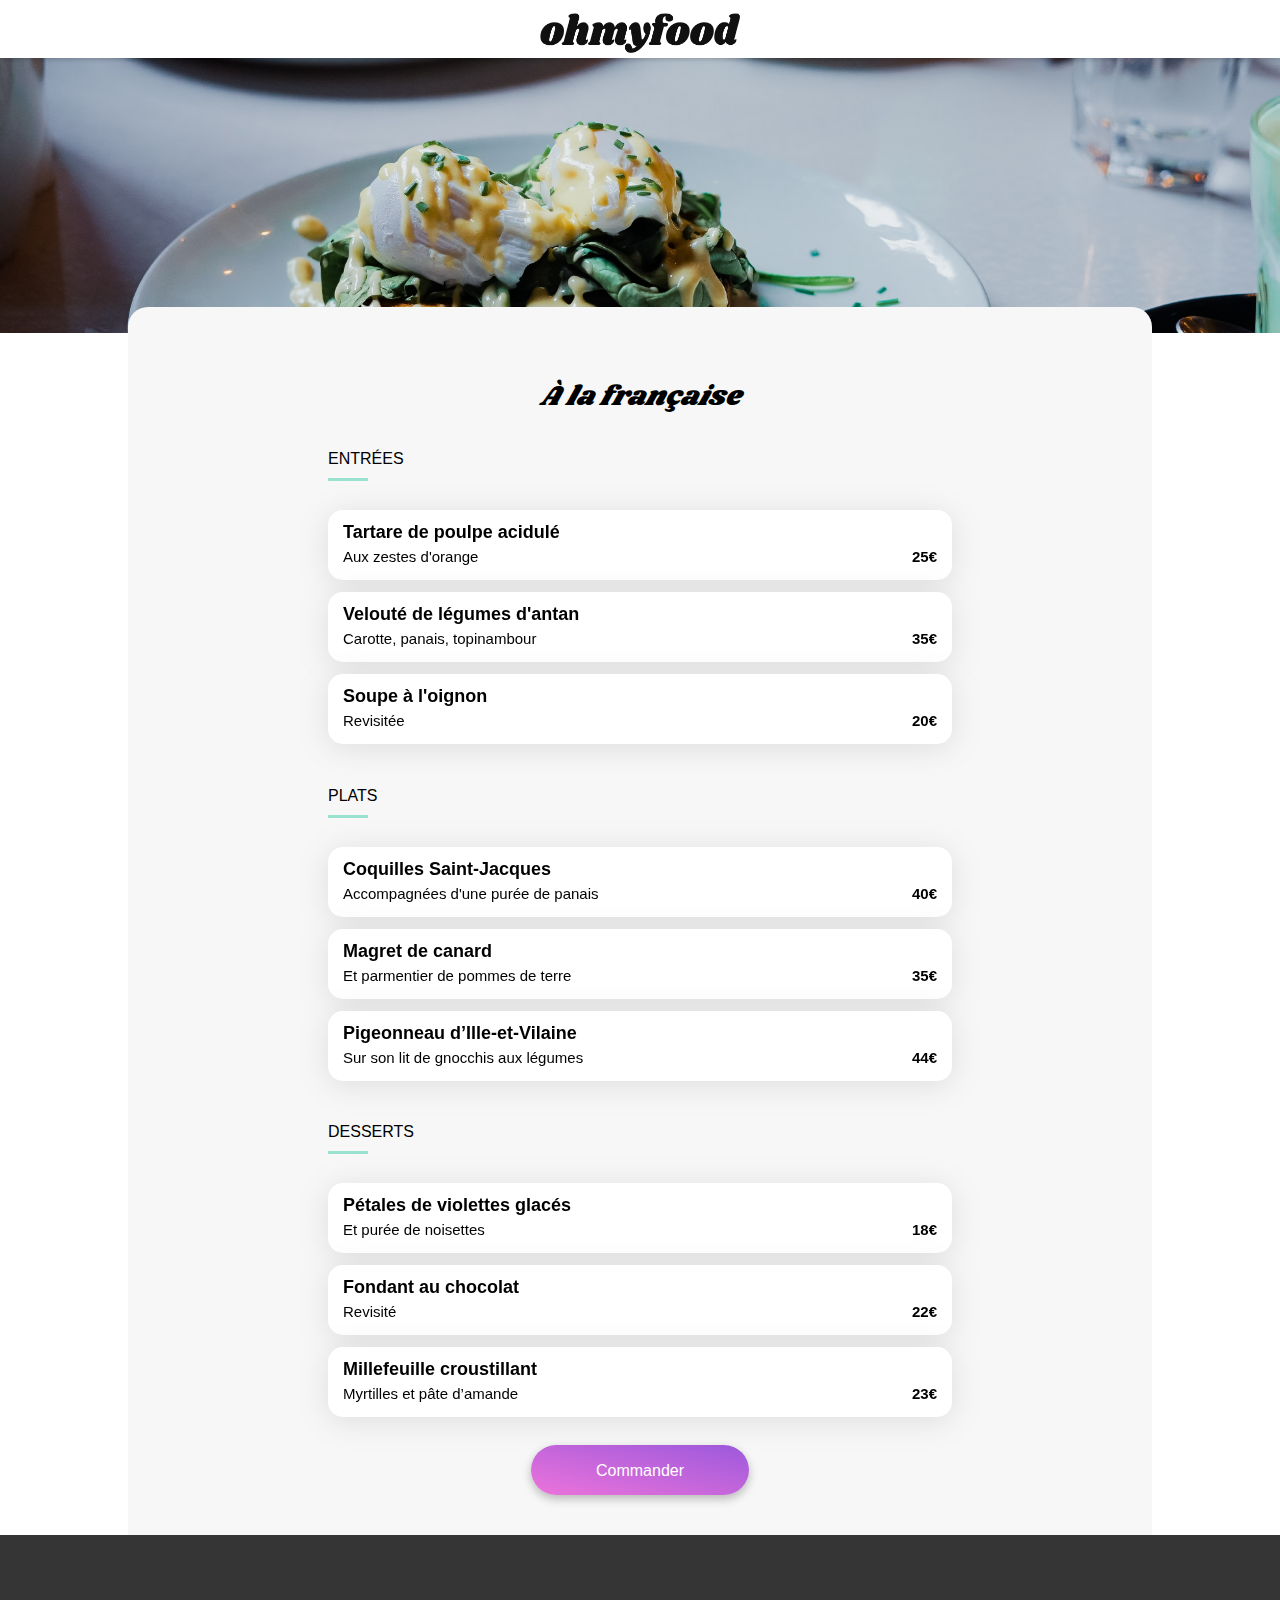
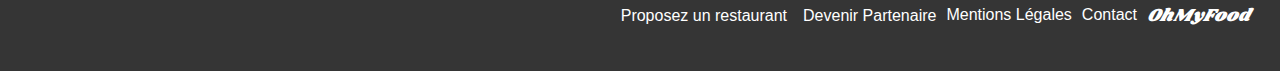
==== commit 7ddb6e9e: "Update A_la_française.html" ====
--- a/restaurants/A_la_française.html
+++ b/restaurants/A_la_française.html
@@ -8,8 +8,8 @@
     integrity="sha512-MV7K8+y+gLIBoVD59lQIYicR65iaqukzvf/nwasF0nqhPay5w/9lJmVM2hMDcnK1OnMGCdVK+iQrJ7lzPJQd1w=="
     crossorigin="anonymous" referrerpolicy="no-referrer" />
     <link href="https://fonts.googleapis.com/css2?family=Shrikhand&display=swap" rel="stylesheet">
-    <link rel="stylesheet" href="/assets/normalize.css">
-    <link rel="stylesheet" href="/sass/style.css">
+    <link rel="stylesheet" href="../assets/normalize.css">
+    <link rel="stylesheet" href="../SASS/style.css">
 </head>
 <body>
     <header class="header-restaurant flex-row">
@@ -156,4 +156,4 @@
         </ul>
     </footer>
 </body>
-</html>+</html>
--- a/SASS/style.css
+++ b/SASS/style.css
@@ -0,0 +1,646 @@
+* {
+  font-family: "Roboto", sans-serif;
+  box-sizing: border-box;
+}
+
+:root {
+  --main-color: #9356DC;
+  --second-color: #FF79DA;
+  --third-color: #99E2D0;
+}
+
+li {
+  list-style: none;
+  color: black;
+}
+
+a {
+  text-decoration-line: none;
+  color: black;
+}
+footer a{
+  color: white;
+
+}
+
+body {
+  display: grid;
+}
+
+.flex-row {
+  display: flex;
+  flex-direction: row;
+}
+
+.flex-column {
+  display: flex;
+  flex-direction: column;
+}
+
+/****** Page Principale ***********/
+.load-container {
+  width: 100%;
+  height: 100%;
+  background: white;
+  opacity: 1;
+  z-index: 1;
+  position: fixed;
+  display: flex;
+  align-items: center;
+  justify-content: center;
+  animation: loader 2s;
+  animation-delay: 1s;
+  animation-fill-mode: forwards;
+}
+
+@keyframes loader {
+  0% {
+    opacity: 1;
+    z-index: 1;
+  }
+  100% {
+    opacity: 0;
+    z-index: -1;
+  }
+}
+.load--icons {
+  animation: icons 3s linear infinite;
+  animation-direction: normal;
+  margin-right: 20px;
+}
+
+.load--icons--second {
+  animation: icons 3s linear infinite;
+  animation-delay: 300ms;
+  animation-direction: normal;
+  margin-right: 20px;
+}
+
+.load--icons--third {
+  animation: icons 3s linear infinite;
+  animation-delay: 600ms;
+  animation-direction: normal;
+  margin-right: 20px;
+}
+
+@keyframes icons {
+  25% {
+    transform: translateY(100%);
+  }
+  75% {
+    transform: translateY(-100%);
+  }
+}
+/****** Menu ***********/
+.header {
+  text-align: center;
+}
+
+.header__heading {
+  padding: 13px 0px 5px 0px;
+  background: #ffffff;
+  box-shadow: 0px 2px 4px rgba(0, 0, 0, 0.15);
+}
+
+.header__heading--title {
+  width: 162px;
+  height: 44px;
+}
+
+.header__location {
+  background-color: #EAEAEA;
+  height: 50px;
+  align-items: center;
+  justify-content: center;
+  margin: 0px;
+}
+
+.location__icons {
+  padding-right: 17px;
+}
+
+/****** Partie Information ***********/
+.information {
+  background-color: #f7f7f7;
+  align-items: center;
+  padding: 40px 40px 58px 40px;
+}
+
+.information__title {
+  font-family: "Roboto", sans-serif;
+  font-style: normal;
+  font-weight: 700;
+  font-size: 24px;
+  line-height: 28px;
+  text-align: center;
+}
+
+.information__text {
+  font-family: "Roboto", sans-serif;
+  font-style: normal;
+  font-weight: 300;
+  font-size: 18px;
+  line-height: 21px;
+  text-align: center;
+}
+
+.information__button {
+  background: linear-gradient(193.33deg, #9356DC -11.44%, #FF79DA 123.93%);
+  border-radius: 25px;
+  border: none;
+  box-shadow: 0px 4px 10px rgba(0, 0, 0, 0.25);
+  width: 218px;
+  height: 50px;
+  color: white;
+  align-self: center;
+  transition: all 1000ms;
+  font-family: "Roboto", sans-serif;
+  font-style: normal;
+  font-weight: 500;
+  font-size: 16px;
+  line-height: 19px;
+}
+
+.information__button:hover {
+  filter: brightness(1.15);
+  box-shadow: 0px 4px 15px rgba(0, 0, 0, 0.35);
+}
+
+/****** Partie Fonctionnement ***********/
+.operation {
+  padding: 30px 20px 40px 20px;
+}
+
+.operation__title {
+  display: flex;
+}
+
+.operation__list-btn {
+  display: flex;
+  flex-direction: column;
+  padding: 0px 20px 0px 20px;
+}
+
+.operation__button {
+  background-color: #f7f7f7;
+  height: 72px;
+  width: 100%;
+  box-shadow: 0px 4px 15px rgba(0, 0, 0, 0.15);
+  border-radius: 20px;
+  border: none;
+  margin-bottom: 26px;
+  display: flex;
+  flex-direction: row;
+  justify-content: center;
+  align-items: center;
+  font-family: "Roboto", sans-serif;
+  font-style: normal;
+  font-weight: 700;
+  font-size: 16px;
+  line-height: 19px;
+}
+
+.operation__button__text {
+
+  position: relative;
+}
+
+.icons {
+  color: gray;
+  padding: 0px 20px 0px 20px;
+}
+
+
+
+.operation__number {
+  position: absolute;
+  left: -12px;
+  bottom: 35px;
+  background-color: #9356DC;
+  border-radius: 20px;
+  color: white;
+  width: 24px;
+  height: 24px;
+  justify-content: center;
+  align-items: center;
+}
+
+/****** Partie Restaurants ***********/
+.restaurants {
+  background-color: #f7f7f7;
+  padding-bottom: 66px;
+}
+
+.restaurants__title {
+  display: flex;
+  padding: 54px 0px 0px 20px;
+}
+
+.restaurants__list {
+  display: flex;
+  flex-direction: column;
+  padding: 0px;
+  margin: 0px;
+}
+
+.restaurants__card {
+  background-color: white;
+  border-radius: 15px;
+  filter: drop-shadow(0px 4px 15px rgba(0, 0, 0, 0.1));
+  margin: 0px 15px 20px 15px;
+  position: relative;
+}
+
+.restaurants__img {
+  height: 231px;
+  -o-object-fit: cover;
+     object-fit: cover;
+  width: 100%;
+  border-top-left-radius: 20px;
+  border-top-right-radius: 20px;
+}
+
+.restaurants__new {
+  position: absolute;
+  top: 0px;
+  right: 40px;
+  background-color: #99E2D0;
+  color: #008766;
+  box-shadow: 0px 2px 4px rgba(0, 0, 0, 0.15);
+  border-radius: 2px;
+  width: 80px;
+  height: 30px;
+  font-family: "Roboto", sans-serif;
+  font-style: normal;
+  font-weight: 500;
+  font-size: 14px;
+  line-height: 16px;
+  text-align: center;
+  justify-content: center;
+}
+
+.restaurants--text {
+  margin: 0px 0px 0px 0px;
+}
+
+.restaurants__icons {
+  width: 22px;
+  height: 21px;
+  transition: all 300ms;
+  position: relative;
+}
+
+.restaurant__icons--empty {
+  opacity: 1;
+  color: black;
+  position: absolute;
+  bottom: 25px;
+  right: 50px;
+}
+
+.restaurant__icons--full {
+  opacity: 0;
+  position: absolute;
+  bottom: 25px;
+  right: 50px;
+  -webkit-text-fill-color: transparent;
+  -webkit-background-clip: text;
+  transition: 1s ease all;
+}
+
+.restaurant__icons--full:hover {
+  opacity: 1;
+  background-image: linear-gradient(#FF79DA, #9356DC);
+}
+
+.restaurant__icons--empty:hover {
+  opacity: 0;
+}
+
+.display__restaurants {
+  justify-content: space-between;
+  align-items: center;
+  padding: 0px 20px 0px 20px;
+  height: 77px;
+}
+
+/****** A propos ***********/
+.footer {
+  background: #353535;
+  color: white;
+  padding-left: 25px;
+}
+
+.footer__title {
+  font-family: "Shrikhand", cursive;
+  font-style: italic;
+  font-weight: 400;
+  font-size: 18px;
+  line-height: 26px;
+  margin-bottom: 0px;
+}
+
+.footer__block {
+  padding: 0px;
+}
+
+.footer__block li {
+  color: white;
+  padding: 0px 0px 10px 0px;
+}
+
+.footer__icons {
+  margin-right: 12px;
+}
+
+.footer__icons--second {
+  margin-right: 6px;
+}
+
+.footer--text {
+  font-family: "Roboto", sans-serif;
+  font-style: normal;
+  font-weight: 500;
+  font-size: 16px;
+  line-height: 19px;
+}
+
+/****** Page Restaurants ***********/
+.header-restaurant {
+  padding: 13px 0px 5px 0px;
+  justify-content: center;
+  position: relative;
+  background: #ffffff;
+  box-shadow: 0px 2px 4px rgba(0, 0, 0, 0.15);
+}
+
+.header__arrow {
+  position: absolute;
+  left: 2%;
+  top: 40%;
+}
+
+.menu {
+  display: flex;
+  flex-direction: column;
+  background-color: #f7f7f7;
+  margin-top: -50px;
+  position: relative;
+  padding: 0px 13px 0px 13px;
+  border-top-right-radius: 20px;
+  border-top-left-radius: 20px;
+  padding-bottom: 50px;
+}
+
+.menu__name {
+  align-items: center;
+  justify-content: space-between;
+}
+
+.menu__restaurant {
+  font-family: "Shrikhand";
+  font-style: italic;
+  font-weight: 400;
+  font-size: 28px;
+  line-height: 41px;
+}
+
+.menu__img {
+  height: 231px;
+  -o-object-fit: cover;
+     object-fit: cover;
+  width: 100%;
+  height: 275px;
+}
+
+.menu__title {
+  font-family: "Roboto", sans-serif;
+  font-style: normal;
+  font-weight: 300;
+  font-size: 16px;
+  line-height: 19px;
+  padding-bottom: 10px;
+  border-bottom: #99E2D0 solid 3px;
+  width: 40px;
+}
+
+.menu__list {
+  padding: 0px;
+  animation: plats 3000ms 500ms both;
+}
+
+.menu__list--second {
+  padding: 0px;
+  animation: plats 3000ms 1000ms both;
+}
+
+.menu__list--third {
+  padding: 0px;
+  animation: plats 3000ms 1500ms both;
+}
+
+@keyframes plats {
+  0% {
+    opacity: 0;
+  }
+  100% {
+    opacity: 1;
+  }
+}
+.menu__container {
+  width: 100%;
+  height: 70px;
+  margin-bottom: 12px;
+}
+
+.menu__icons {
+  width: 22px;
+  height: 21px;
+  transition: all 300ms;
+  position: relative;
+}
+
+.menu__icons--empty {
+  opacity: 1;
+  color: black;
+  position: absolute;
+  top: 25px;
+  right: 50px;
+}
+
+.menu__icons--full {
+  opacity: 0;
+  transition: 1s ease all;
+  position: absolute;
+  top: 25px;
+  right: 50px;
+  -webkit-text-fill-color: transparent;
+  -webkit-background-clip: text;
+}
+
+.menu__icons--full:hover {
+  opacity: 1;
+  background-image: linear-gradient(#FF79DA, #9356DC);
+}
+
+.menu__icons--empty:hover {
+  opacity: 0;
+}
+
+.menu__card {
+  width: 100%;
+  background-color: white;
+  border-radius: 15px;
+  filter: drop-shadow(0px 4px 15px rgba(0, 0, 0, 0.1));
+  padding: 12px 15px 12px 15px;
+  transition: all 2s;
+}
+
+.menu__transition {
+  height: 70px;
+  width: 0;
+  background-color: #99E2D0;
+  margin-bottom: 12px;
+  border-top-right-radius: 15px;
+  border-bottom-right-radius: 15px;
+  justify-content: center;
+  align-items: center;
+  transform-origin: right;
+  transition: all 2s;
+}
+
+.icons__transition {
+  color: #99E2D0;
+  border-radius: 15px;
+  padding: 4px;
+  background-color: white;
+  opacity: 0;
+}
+
+.menu__container:hover .menu__card {
+  width: 90%;
+  border-top-right-radius: 0px;
+  border-bottom-right-radius: 0px;
+}
+
+.menu__container:hover .menu__transition {
+  width: 10%;
+}
+
+.menu__container:hover .icons__transition {
+  opacity: 1;
+}
+
+.menu__check {
+  background: #99E2D0;
+  border-radius: 0px 15px 15px 0px;
+}
+
+.menu__plats {
+  font-family: "Roboto", sans-serif;
+  font-style: normal;
+  font-weight: 700;
+  font-size: 18px;
+  line-height: 21px;
+  margin: 0px;
+}
+
+.menu__description {
+  justify-content: space-between;
+  font-family: "Roboto", sans-serif;
+  font-style: normal;
+  font-weight: 300;
+  font-size: 15px;
+  line-height: 18px;
+  padding-top: 5px;
+}
+
+.menu--detail {
+  margin: 0px;
+}
+
+.menu--price {
+  font-weight: 700;
+  margin: 0px;
+}
+
+@media (min-width: 1024px) {
+  .header__heading--title {
+    width: 200px;
+    height: 40px;
+  }
+  .operation {
+    padding: 0px 180px 40px 180px;
+  }
+  .operation__list-btn {
+    flex-direction: row;
+    align-items: center;
+    justify-content: space-around;
+  }
+
+  .operation__list-btn {
+    padding: 0px 10px 0px 10px;
+  }
+
+  .operation__button__text {
+    width: 30%;
+  }
+
+  .icons {
+
+    padding: 0px 15px 0px 15px;
+  }
+
+  .menu {
+    width: 100%;
+    max-width: 1024px;
+    margin: 0 auto -30px auto;
+    top: -30px;
+    padding: 50px 200px 40px 200px;
+  }
+  .menu__name {
+    justify-content: center;
+  }
+  .menu__icons--empty {
+    top: 70px;
+    right: 280px;
+  }
+  .menu__icons--full {
+    top: 70px;
+    right: 280px;
+  }
+  .restaurants__list {
+    flex-direction: row;
+    align-items: center;
+    justify-content: space-around;
+    padding: 0px 176px 80px 176px;
+  }
+  .restaurants__title {
+    padding-left: 190px;
+  }
+
+  .restaurants__card {
+
+    width:100%
+  }
+
+
+ 
+  .footer {
+    display: flex;
+    flex-direction: row;
+    justify-content: end;
+    padding: 50px 30px 30px 0px;
+  }
+  .footer__title {
+    display: flex;
+    order: 1;
+  }
+  .footer__block {
+    display: flex;
+    flex-direction: row;
+  }
+  .footer__block li {
+    padding: 5px 10px 0px 0px;
+  }
+}/*# sourceMappingURL=style.css.map */